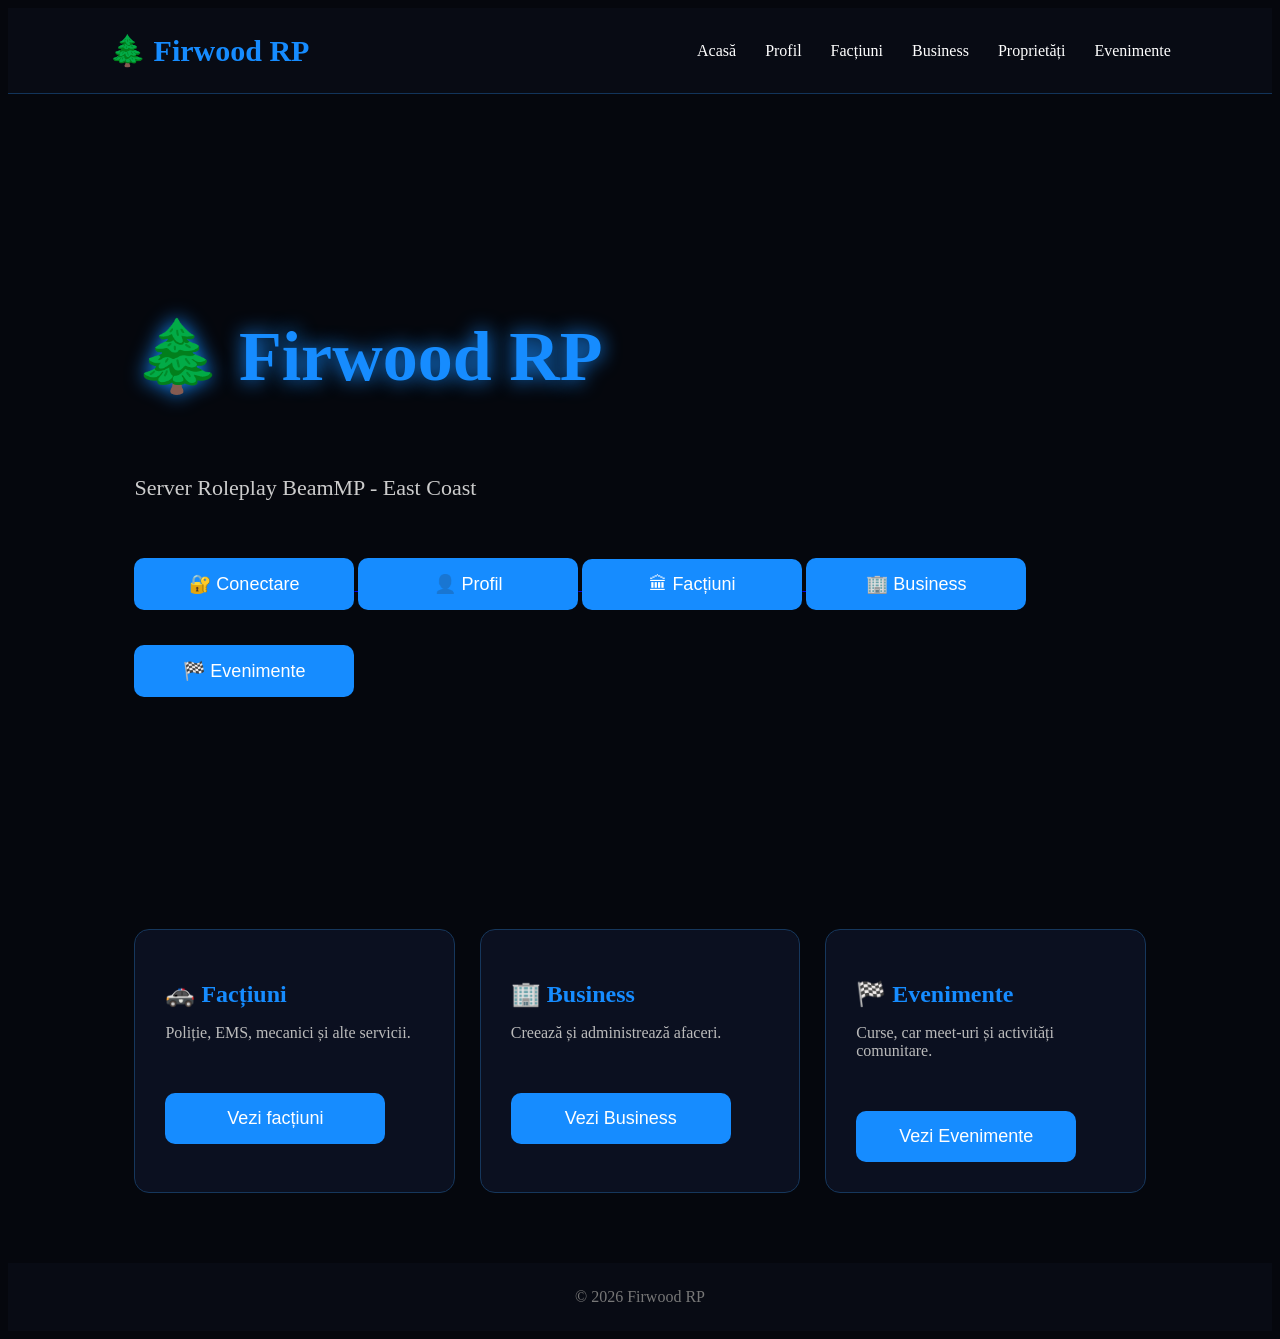
==== index.html @ 2d237a3b "Firwood RP desktop version" ====
<!DOCTYPE html>
<html lang="ro">

<head>

<meta charset="UTF-8">
<meta name="viewport" content="width=device-width, initial-scale=1.0">

<title>Firwood RP</title>

<link rel="stylesheet" href="css/style.css">

</head>


<body>


<nav>

<div class="logo">
🌲 Firwood RP
</div>


<div class="menu">

<a href="index.html">Acasă</a>
<a href="pages/profil.html">Profil</a>
<a href="pages/factiuni.html">Facțiuni</a>
<a href="pages/business.html">Business</a>
<a href="pages/proprietati.html">Proprietăți</a>
<a href="pages/evenimente.html">Evenimente</a>

</div>

</nav>




<section class="hero">

<h1>
🌲 Firwood RP
</h1>

<p>
Server Roleplay BeamMP - East Coast
</p>


<div class="buttons">

<a href="login.html">
<button>
🔐 Conectare
</button>
</a>


<a href="pages/profil.html">
<button>
👤 Profil
</button>
</a>


<a href="pages/factiuni.html">
<button>
🏛 Facțiuni
</button>
</a>


<a href="pages/business.html">
<button>
🏢 Business
</button>
</a>


<a href="pages/evenimente.html">
<button>
🏁 Evenimente
</button>
</a>


</div>


</section>





<section class="cards">


<div class="card">

<h2>🚓 Facțiuni</h2>

<p>
Poliție, EMS, mecanici și alte servicii.
</p>


<a href="pages/factiuni.html">
<button>
Vezi facțiuni
</button>
</a>


</div>




<div class="card">

<h2>🏢 Business</h2>

<p>
Creează și administrează afaceri.
</p>


<a href="pages/business.html">
<button>
Vezi Business
</button>
</a>


</div>




<div class="card">

<h2>🏁 Evenimente</h2>

<p>
Curse, car meet-uri și activități comunitare.
</p>


<a href="pages/evenimente.html">
<button>
Vezi Evenimente
</button>
</a>


</div>



</section>





<footer>

© 2026 Firwood RP

</footer>



<script src="js/script.js"></script>


</body>

</html>
---- css/style.css ----
```css
* {
    margin: 0;
    padding: 0;
    box-sizing: border-box;
    font-family: Arial, Helvetica, sans-serif;
}

body {
    background: #05070d;
    color: white;
}

/* NAVBAR */

nav {
    display: flex;
    justify-content: space-between;
    align-items: center;
    padding: 25px 8%;
    background: #080b14;
    border-bottom: 1px solid #12345a;
}

.logo {
    font-size: 30px;
    font-weight: bold;
    color: #168cff;
}

nav a {
    color: white;
    text-decoration: none;
    margin-left: 25px;
    transition: .3s;
}

nav a:hover {
    color: #168cff;
}


/* HERO */

.hero {
    min-height: 85vh;
    display: flex;
    flex-direction: column;
    justify-content: center;
    padding: 0 10%;
    background:
    linear-gradient(rgba(5,7,13,.8),rgba(5,7,13,.95));
}

.hero h1 {
    font-size: 70px;
    color: #168cff;
    text-shadow: 0 0 20px #168cff;
}

.hero p {
    margin-top: 20px;
    font-size: 22px;
    max-width: 700px;
    color: #ccc;
}


button {
    margin-top: 35px;
    width: 220px;
    padding: 15px;
    background: #168cff;
    color:white;
    border:none;
    border-radius:10px;
    font-size:18px;
    cursor:pointer;
    transition:.3s;
}

button:hover {
    background:#0068d9;
    transform:scale(1.05);
}


/* SECTIONS */

section {
    padding:70px 10%;
}

.title {
    text-align:center;
    font-size:40px;
    margin-bottom:40px;
}


/* CARDS */

.cards {
    display:grid;
    grid-template-columns:repeat(auto-fit,minmax(250px,1fr));
    gap:25px;
}


.card {
    background:#0b1020;
    padding:30px;
    border-radius:15px;
    border:1px solid #16375c;
    transition:.3s;
}


.card:hover {
    transform:translateY(-8px);
    border-color:#168cff;
    box-shadow:0 0 20px #168cff55;
}


.card h2 {
    color:#168cff;
    margin-bottom:15px;
}


.card p {
    color:#bbb;
}


/* FOOTER */

footer {
    text-align:center;
    padding:25px;
    background:#080b14;
    color:#777;
}


/* RESPONSIVE */

@media(max-width:800px){

nav {
    flex-direction:column;
    gap:20px;
}

.hero h1 {
    font-size:45px;
}

}
```
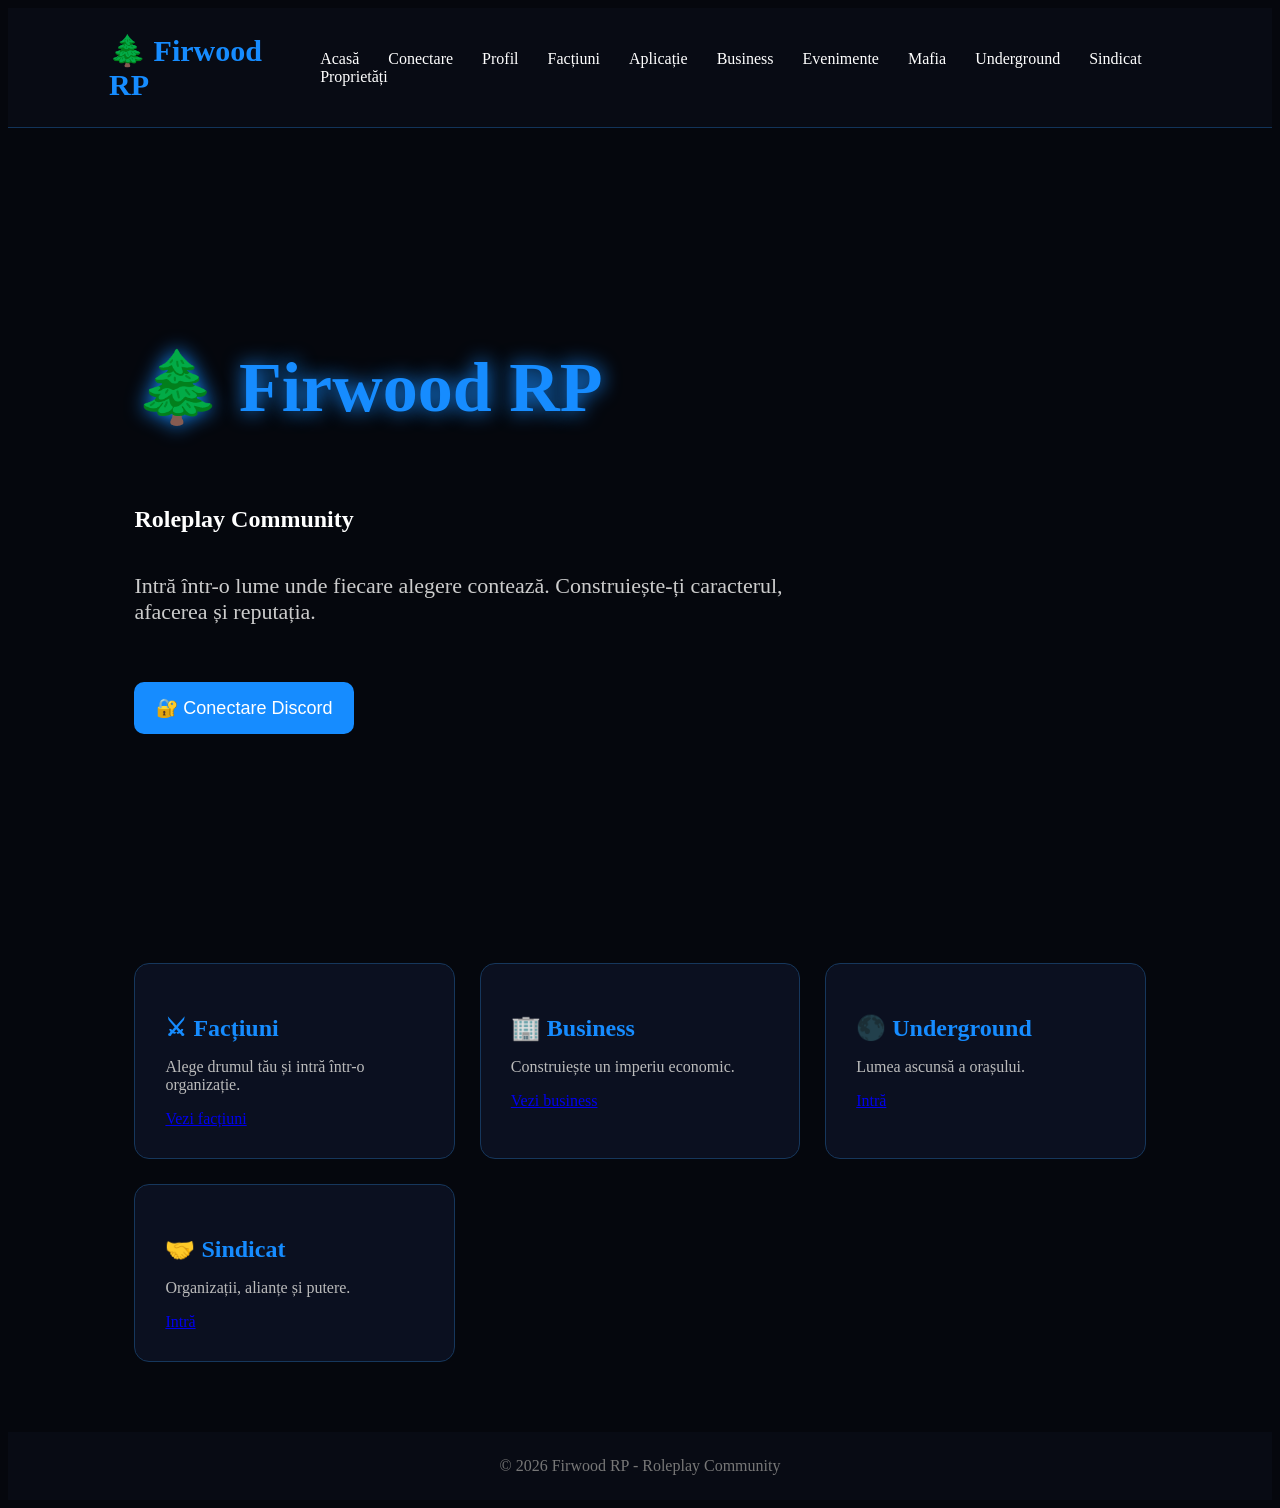
==== commit 9b643f1f: "Add new pages" ====
--- a/index.html
+++ b/index.html
@@ -16,21 +16,26 @@
 <body>
 
 
-<nav>
+<nav class="navbar">
 
 <div class="logo">
 🌲 Firwood RP
 </div>
 
 
-<div class="menu">
+<div class="nav-links">
 
 <a href="index.html">Acasă</a>
+<a href="login.html">Conectare</a>
 <a href="pages/profil.html">Profil</a>
 <a href="pages/factiuni.html">Facțiuni</a>
+<a href="pages/aplicatie.html">Aplicație</a>
 <a href="pages/business.html">Business</a>
+<a href="pages/evenimente.html">Evenimente</a>
+<a href="pages/mafia.html">Mafia</a>
+<a href="pages/underground.html">Underground</a>
+<a href="pages/sindicat.html">Sindicat</a>
 <a href="pages/proprietati.html">Proprietăți</a>
-<a href="pages/evenimente.html">Evenimente</a>
 
 </div>
 
@@ -38,54 +43,109 @@
 
 
 
+<section class="hero">
 
-<section class="hero">
 
 <h1>
 🌲 Firwood RP
 </h1>
 
+
+<h2>
+Roleplay Community
+</h2>
+
+
 <p>
-Server Roleplay BeamMP - East Coast
+Intră într-o lume unde fiecare alegere contează.
+Construiește-ți caracterul, afacerea și reputația.
 </p>
 
 
-<div class="buttons">
 
-<a href="login.html">
-<button>
-🔐 Conectare
+<button onclick="discordLogin()" class="main-btn">
+
+🔐 Conectare Discord
+
 </button>
+
+
+
+</section>
+
+
+
+
+<section class="cards">
+
+
+<div class="card">
+
+<h2>
+⚔ Facțiuni
+</h2>
+
+<p>
+Alege drumul tău și intră într-o organizație.
+</p>
+
+<a href="pages/factiuni.html">
+Vezi facțiuni
 </a>
 
+</div>
 
-<a href="pages/profil.html">
-<button>
-👤 Profil
-</button>
+
+
+<div class="card">
+
+<h2>
+🏢 Business
+</h2>
+
+<p>
+Construiește un imperiu economic.
+</p>
+
+<a href="pages/business.html">
+Vezi business
 </a>
 
+</div>
 
-<a href="pages/factiuni.html">
-<button>
-🏛 Facțiuni
-</button>
+
+
+<div class="card">
+
+<h2>
+🌑 Underground
+</h2>
+
+<p>
+Lumea ascunsă a orașului.
+</p>
+
+<a href="pages/underground.html">
+Intră
 </a>
 
-
-<a href="pages/business.html">
-<button>
-🏢 Business
-</button>
-</a>
+</div>
 
 
-<a href="pages/evenimente.html">
-<button>
-🏁 Evenimente
-</button>
+
+<div class="card">
+
+<h2>
+🤝 Sindicat
+</h2>
+
+<p>
+Organizații, alianțe și putere.
+</p>
+
+<a href="pages/sindicat.html">
+Intră
 </a>
-
 
 </div>
 
@@ -95,81 +155,9 @@
 
 
 
-
-<section class="cards">
-
-
-<div class="card">
-
-<h2>🚓 Facțiuni</h2>
-
-<p>
-Poliție, EMS, mecanici și alte servicii.
-</p>
-
-
-<a href="pages/factiuni.html">
-<button>
-Vezi facțiuni
-</button>
-</a>
-
-
-</div>
-
-
-
-
-<div class="card">
-
-<h2>🏢 Business</h2>
-
-<p>
-Creează și administrează afaceri.
-</p>
-
-
-<a href="pages/business.html">
-<button>
-Vezi Business
-</button>
-</a>
-
-
-</div>
-
-
-
-
-<div class="card">
-
-<h2>🏁 Evenimente</h2>
-
-<p>
-Curse, car meet-uri și activități comunitare.
-</p>
-
-
-<a href="pages/evenimente.html">
-<button>
-Vezi Evenimente
-</button>
-</a>
-
-
-</div>
-
-
-
-</section>
-
-
-
-
-
 <footer>
 
-© 2026 Firwood RP
+© 2026 Firwood RP - Roleplay Community
 
 </footer>
 
